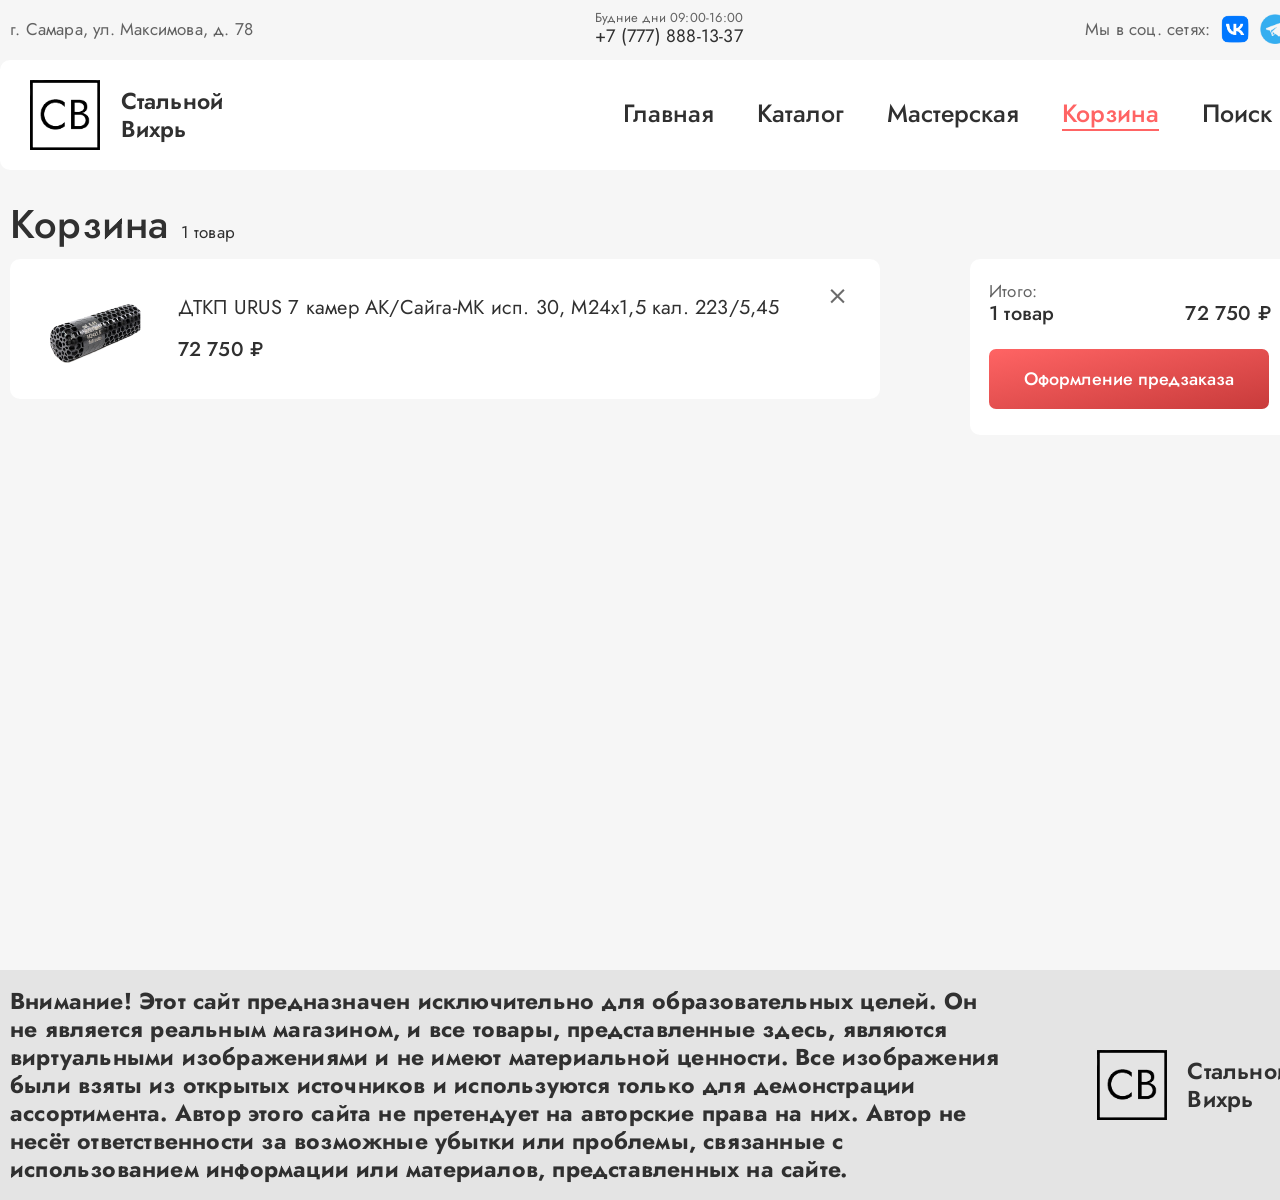
==== pages/basket.html @ d2d1bc72 "Add files via upload" ====
<!DOCTYPE html>
<html lang="ru">

<head>
    <meta charset="UTF-8">
    <meta name="viewport" content="width=device-width, initial-scale=1.0">
    <title>Стальной вихрь</title>
    <link rel="stylesheet" href="./../css/main.css">
</head>

<body>
    <header>
        <div class="container-main">
            <div class="header-top">
                <p class="header-top__adres">г. Самара, ул. Максимова, д. 78</p>
                <span class="header-top__contact-info">
                    <p class="header-top__contact-info__working-hours">Будние дни 09:00-16:00</p>
                    <p class="header-top__contact-info__telephone">+7 (777) 888-13-37</p>
                </span>
                <div class="header-top__our-social-networks">
                    <p class="header-top__our-social-networks__text">Мы в соц. сетях:</p>
                    <a href="#!"><img class="vk-logo" src="./../img/header/header_vk_logo.png" alt="ВК"></a>
                    <a href="#!"><img class="tg-logo" src="./../img/header/header_tg_logo.png" alt="ТГ"></a>
                </div>
            </div>
            <div class="header-bottom">
                <nav class="header-bottom__nav">
                    <div class="header-bottom__nav__block">
                        <div class="header-bottom__nav__block__logo">
                            <a href="./../index.html"><img src="./../img/header/logo.png"></a>
                            <a href="./../index.html">
                                <h2>Стальной<br>Вихрь</h2>
                            </a>
                        </div>
                        <ul class="header-bottom__nav__block__list">
                            <li><a class="inactive" href="./../index.html">Главная</a></li>
                            <li><a class="inactive" href="./catalog.html">Каталог</a></li>
                            <li><a class="inactive" href="./workshop.html">Мастерская</a></li>
                            <li><a class="active">Корзина</a></li>
                            <li><a class="inactive" href="#!">Поиск</a></li>
                        </ul>
                    </div>
                </nav>
            </div>
        </div>
    </header>
    <main>
        <div class="container-main">
            <div class="basket-content">
                <p class="basket-content_text">Корзина <span>1 товар</span></p>
                <div class="zalupen">
                    <div class="basket-content_main">
                        <div class="basket-content_main_card">
                            <div class="basket-content_main_card_items">
                                <div class="basket-content_main_card_items_product">
                                    <img src="./../img/catalog/dtkp-urus-7-kamer.png">
                                    <div class="basket-content_main_card_items_product_text">
                                        <p class="basket-content_main_card_items_product_text_name">ДТКП URUS 7 камер АК/Сайга-МК исп. 30, М24х1,5 кал. 223/5,45</p>
                                        <p class="basket-content_main_card_items_product_text_price">72 750 ₽</p>
                                    </div>
                                    <div class="basket-content_main_card_items_cross"></div>
                                </div>
                            </div>
                        </div>
                    </div>
                    <div class="basket-content_button">
                        <div class="basket-content_button_items">
                            <div class="basket-content_button_items_text">
                                <div class="basket-content_button_items_text_quantity">
                                    <p class="basket-content_button_items_text_quantity_result-text">Итого:</p>
                                    <p class="basket-content_button_items_text_quantity_number">1 товар</p>
                                </div>
                                <p class="basket-content_button_items_text_price">72 750 ₽</p>
                            </div>
                            <a href="#!" class="btn basket-content_button_items_button"><span class="btn_text basket-content_button_items_button_text">Оформление предзаказа</span></a>
                        </div>
                    </div>
                </div>
            </div>
        </div>
    </main>
    <footer>
        <div class="container-footer">
            <div class="container-main">
                <div class="footer-info">
                    <p class="footer-info__text">
                        Внимание! Этот сайт предназначен исключительно для образовательных целей. Он не является
                        реальным
                        магазином, и все товары, представленные здесь, являются виртуальными изображениями и не имеют
                        материальной ценности. Все изображения были взяты из открытых источников и используются только
                        для
                        демонстрации ассортимента. Автор этого сайта не претендует на авторские права на них. Автор не
                        несёт
                        ответственности за возможные убытки или проблемы, связанные с использованием информации или
                        материалов, представленных на сайте.
                    </p>
                    <div class="footer-info__logo">
                        <img src="./../img/header/logo.png" alt="СВ">
                        <h2>Стальной<br>Вихрь</h2>
                    </div>
                </div>
            </div>
        </div>
    </footer>
</body>

</html>
---- css/main.css ----
@import "./reset.css";
@import url('https://fonts.googleapis.com/css2?family=Jost:wght@100..900&display=swap');

body {
    font-family: "Jost", serif;
    background-color: #F6F6F6;
    color: #303030;
    font-weight: 500;
}

body h1, h2, h3, h4, h5, h6, p {
    line-height: 122%;
    letter-spacing: 0.2px;
}

body h2 {
    font-size: 23px;
    font-weight: 600;
}

body a {
    color: inherit;
}

.container-main {
    width: 1300px;
    padding: 0 10px 0;
    margin: 0 auto;
}

main {
    min-height: 800px;
}



/* HEADER */



header {
    position: relative;
    min-height: 160px;
    padding: 10px 0 0;
    margin: 0 auto;
}


/* HEADER top */


.header-top {
    display: flex;
    justify-content: space-between;
    align-items: center;
    text-align: center;
    color: rgba(48, 48, 48, 0.75);
    font-size: 17px;
    font-weight: 400;
    height: 38px;
    margin-bottom: 12px;
}

.header-top__adres {
    height: 21px;
}

.header-top__contact-info__working-hours {
    font-size: 13px;
}

.header-top__contact-info__telephone {
    color: #303030;
    font-size: 18px;
}

.header-top__our-social-networks {
    display: flex;
    justify-content: space-between;
    align-items: center;
    width: 205px;
    height: 30px;
}

.header-top__our-social-networks img {
    max-width: 30px;
    max-height: 30px;
}


/* HEADER bottom */


.header-bottom {
    display: flex;
    align-items: center;
    min-height: 110px;
    margin: 0 -10px;
}

/* Nav */

.header-bottom__nav__block {
    display: flex;
    justify-content: space-between;
    align-items: center;
    padding: 0 30px;
    width: 1300px;
    height: 110px;
    border-radius: 10px;
    background-color: #fff;
}

/* Logo */

.header-bottom__nav__block__logo {
    display: flex;
    justify-content: space-between;
    align-items: center;
    width: 193.25px;
    height: 70px;
}

.header-bottom__nav__block__logo img {
    width: 70px;
    height: 70px;
}

/* Menu */

.header-bottom__nav__block__list {
    display: flex;
    width: 647px;
    height: 29px;
    font-size: 25px;
    font-weight: 500;
    line-height: 100%;
    column-gap: 43px;
}

.header-bottom__nav__block__list a {
    position: relative;
    max-height: 29px;
}

.header-bottom__nav__block__list a.active {
    color: #FF6464;
    cursor: default;
}

.header-bottom__nav__block__list a.active::after,
.header-bottom__nav__block__list a.inactive:hover::after {
    content: "";
    position: absolute;
    left: 0;
    right: 0;
    bottom: 0;
    border-bottom: 2px solid #FF6464;
}



/* MAIN */



.description {
    display: flex;
    justify-content: space-between;
    padding: 30px 0 57px;
}

.description__content {
    width: 640px;
    height: 713px;
}

.description__content__store-description {
    font-size: 40px;
}

.description__content__store-description__title span {
    font-weight: 700;
}

.description__content__store-description__special-offer {
    width: 550px;
    height: 60px;
    font-size: 20px;
    line-height: 150%;
    margin: 27px 0 31px;
}

.description__content__store-description__special-offer span {
    font-weight: 400;
}

.btn {
    display: inline-block;
    padding: 24px 78px;
    background: linear-gradient(to left top, #C83B3B, #FF6464);
    width: 328px;
    height: 82px;
    border-radius: 7px;
    font-size: 23px;
    font-weight: 600;
    color: #fff;
}

.description__content__store-description__bullets {
    margin-top: 28px;
}

.bullet {
    display: flex;
    align-items: center;
    float: left;
    width: 265px;
    height: 60px;
    padding-left: 28px;
    background: url(./../img/main/bullet.svg) 0 center no-repeat;
}

.bullet p {
    font-size: 20px;
    font-weight: 400;
    line-height: 100%;
}

.bullet span {
    font-weight: 500;
}

.first-bullet,
.second-bullet {
    margin-bottom: 23px;
}

.first-bullet,
.third-bullet {
    margin-right: 29px;
}

/* Slider */

.description__slider {
    position: relative;
    overflow: hidden;
    width: 535px;
    height: 537px;
    margin-top: 28px;
}

.description__slider__slider-objects__main-objects {
    display: flex;
    width: 1100px;
    height: 500px;
}

.description__slider__slider-objects__main-objects__img {
    width: 50%;
    -webkit-transition: .9s;
    -o-transition: .9s;
    transition: .9s;
}

.description__slider__slider-objects__main-objects__img img {
    max-width: 490px;
    height: 500px;
    border-radius: 10px;
    margin-left: 23px;
}

.description__slider__slider-objects__main-objects input {
    position: absolute;
    visibility: hidden;
}

.description__slider__slider-objects__nav {
    position: absolute;
    width: 100%;
    display: flex;
    justify-content: space-between;
    margin: 227.5px 0;
}

.arrow-left {
    background: url(./../img/main/slider/arrow_left.svg) center no-repeat #fff;
}

.arrow-right {
    background: url(./../img/main/slider/arrow_right.svg) center no-repeat #fff;
}

.arrow-left, .arrow-right {
    width: 45px;
    height: 45px;
    border: 2px solid #000;
    border-radius: 50%;
    -webkit-transition: all .5s ease;
    -o-transition: all .5s ease;
    transition: all .5s ease;
}

.description__slider__slider-objects__nav__object:hover {
    background-color: #eeeeee;
}

#s1:checked ~ .s1 {
    margin-left: 0;
}

#s2:checked ~ .s1 {
    margin-left: -50%;
}

.description__slider__text {
    text-align: center;
    color: rgba(48, 48, 48, 0.75);
    padding-top: 16px;
}

/* Workshop page */

.workshop-description {
    display: flex;
    justify-content: space-between;
    padding: 30px 0 176px;
}

.workshop-description__content {
    width: 640px;
    height: 589px;
    font-size: 25px;
    font-weight: 400;
}

.workshop-description__right img {
    width: 556px;
    height: 373px;
    border-radius: 10px;
}

/* Catalog page */

.container-catalog {
    width: 1300px;
    padding: 16px 10px 0;
    margin: 0 auto;
    font-weight: 400;
    font-size: 15px;
}

.container-catalog_nav span {
    color: rgba(48, 48, 48, 0.75);
}

.znachki-tovarov {
    height: 768px;
    margin: 0 auto;
    padding: 16px 0 0;
    display: flex;
    justify-content: space-around;
    flex-wrap: wrap;
}

.znachki-tovarov a {
    width: 326px;
    height: 326px;
}

.znachok {
    width: 326px;
    height: 326px;
    background-color: #fff;
    border-radius: 15px;
    font-weight: 500;
    font-size: 20px;
    display: flex;
    flex-direction: column;
    justify-content: space-evenly;
    align-items: center;
}

.fotka-znacka {
    width: 200px;
    height: 200px;
}

.znachki-tovarov-tuning {
    height: 1144px;
    margin: 0 auto;
    padding: 16px 0 0;
    display: flex;
    justify-content: space-around;
    flex-wrap: wrap;
}

.znachki-tovarov-tuning a {
    width: 326px;
    height: 326px;
}

.dtk-catalog {
    height: 100%;
    padding: 20px 0 120px;
    overflow: hidden;
}

.dtk-description {
    font-size: 27px;
    font-weight: 600;
}

.dtk-catalog__objects {
    height: auto;
    padding: 33px 0 0;
    display: flex;
    justify-content: space-between;
}

.dtk-catalog__objects_nav {
    width: 220px;
    height: 100%;
    border-radius: 15px;
    background-color: #fff;
    font-size: 15px;
    font-weight: 500;
}

.dtk-catalog__objects_nav label{
    width: 140px;
    height: 50px;
    display: flex;
    align-items: center;
}

.fghjk{
    display: none;
}

.popfg {
    width: 18px;
    height: 18px;
    background-color: #FF6464;
}

.dtk-catalog__objects_nav article{
    overflow: hidden;
    height: 0px;
}
.dtk-catalog__objects_nav input:checked ~ article{
    height: 100%;
}

.dtk-catalog__objects_nav article p {
    height: 30px;
    display: flex;
    align-items: center;
    font-weight: 400;
}

.obezyanik {
    display: flex;
    align-items: center;
    justify-content: space-evenly;
}

.hueta {
    display: flex;
    align-items: center;
    background: url(./../img/catalog/Arrow.svg) 0 center no-repeat;
    width: 8px;
    height: 5px;
}

.dtk-catalog__objects_products {
    max-height: 5000px;
    display: flex;
    flex-direction: column;
    row-gap: 30px;
}

.product {
    width: 1030px;
    min-height: 160px;
    border-radius: 15px;
    background-color: #fff;
    display: flex;
    justify-content: center;
    align-items: center;
}

.product-content {
    width: 970px;
    height: 100px;
    display: flex;
    justify-content: space-between;
    align-items: center;
    font-size: 20px;
}

.product-content-description {
    display: flex;
    justify-content: space-between;
    align-items: center;
    width: 800px;
    height: 100px;
}

.product-content-description img {
    width: 100px;
    height: 100px;
}

.product-content-description-text {
    width: 650px;
    height: 100px;
    display: flex;
    flex-direction: column;
    row-gap: 5px;
}

.gavno {
    overflow: hidden;
}

.product-content-description-text p {
    height: 24px;
}

.product-content-description-text span {
    font-size: 15px;
    max-height: 76px;
    line-height: 105%;
    color: rgba(48, 48, 48, 0.75);
}

.product-content-price {
    width: 117px;
    height: 86px;
    display: flex;
    flex-direction: column;
    justify-content: space-between;
    align-items: flex-end;
    font-weight: 500;
}

.btn-catalog {
    width: 117px;
    height: 40px;
    display: flex;
    align-items: center;
    justify-content: center;
    border: 1px solid #303030;
    border-radius: 7px;
}

/* Basket */

.basket-content {
    padding-top: 30px;
}

.zalupen {
    display: flex;
    justify-content: space-between;
    padding-top: 10px;
}

.basket-content_text {
    height: 49px;
    font-size: 40px;
}

.basket-content_text span {
    font-size: 17px;
    font-weight: 400;
}

.basket-content_main_card {
    width: 870px;
    height: 140px;
    background-color: #fff;
    border-radius: 10px;
    display: flex;
    justify-content: center;
    align-items: center;
}

.basket-content_main_card_items {
    width: 800px;
    height: 100px;
    display: flex;
    justify-content: space-between;
    align-items: center;
}

.basket-content_main_card_items_product {
    width: 800px;
    display: flex;
    justify-content: space-between;
}

.basket-content_main_card_items_product img {
    width: 100px;
    height: 100px;
}

.basket-content_main_card_items_product_text {
    width: 620px;
    display: flex;
    flex-direction: column;
    justify-content: space-evenly;
    font-size: 20px;
}

.basket-content_main_card_items_product_text_name {
    height: 24.41px;
    font-weight: 400;
    overflow: hidden;
}

.basket-content_main_card_items_cross {
    margin-top: 10px;
    background: url(./../img/basket/cross.svg) no-repeat;
    width: 15px;
    height: 15px;
}

.basket-content_button {
    width: 320px;
    height: 176px;
    border-radius: 10px;
    background-color: #fff;
    display: flex;
    justify-content: center;
    align-items: center;
}

.basket-content_button_items {
    width: 282px;
    height: 124px;
    display: flex;
    flex-direction: column;
    justify-content: space-between;
}

.basket-content_button_items_text {
    width: 282px;
    height: 41px;
    display: flex;
    justify-content: space-between;
    align-items: flex-end;
    font-size: 20px;
}

.basket-content_button_items_text_quantity_result-text {
    font-size: 17px;
    font-weight: 400;
    color: rgba(48, 48, 48, 0.75);
}

.basket-content_button_items_button {
    width: 280px;
    height: 60px;
    font-size: 18px;
    font-weight: 500;
    padding: 0;
    display: flex;
    justify-content: center;
    align-items: center;
}



/* FOOTER */



footer {
    font-size: 23px;
    font-weight: 700;
}

.container-footer {
    min-width: 1300px;
    background-color: rgba(211, 211, 211, 0.5);
}

.footer-info {
    display: flex;
    justify-content: space-between;
    align-items: center;
    height: 230px;
}

.footer-info__text {
    width: 1000px;
    height: 196px;
}

.footer-info__logo {
    display: flex;
    justify-content: space-between;
    align-items: center;
    width: 193.25px;
    height: 70px;
}

.footer-info__logo img {
    height: 70px;
    width: 70px;
}
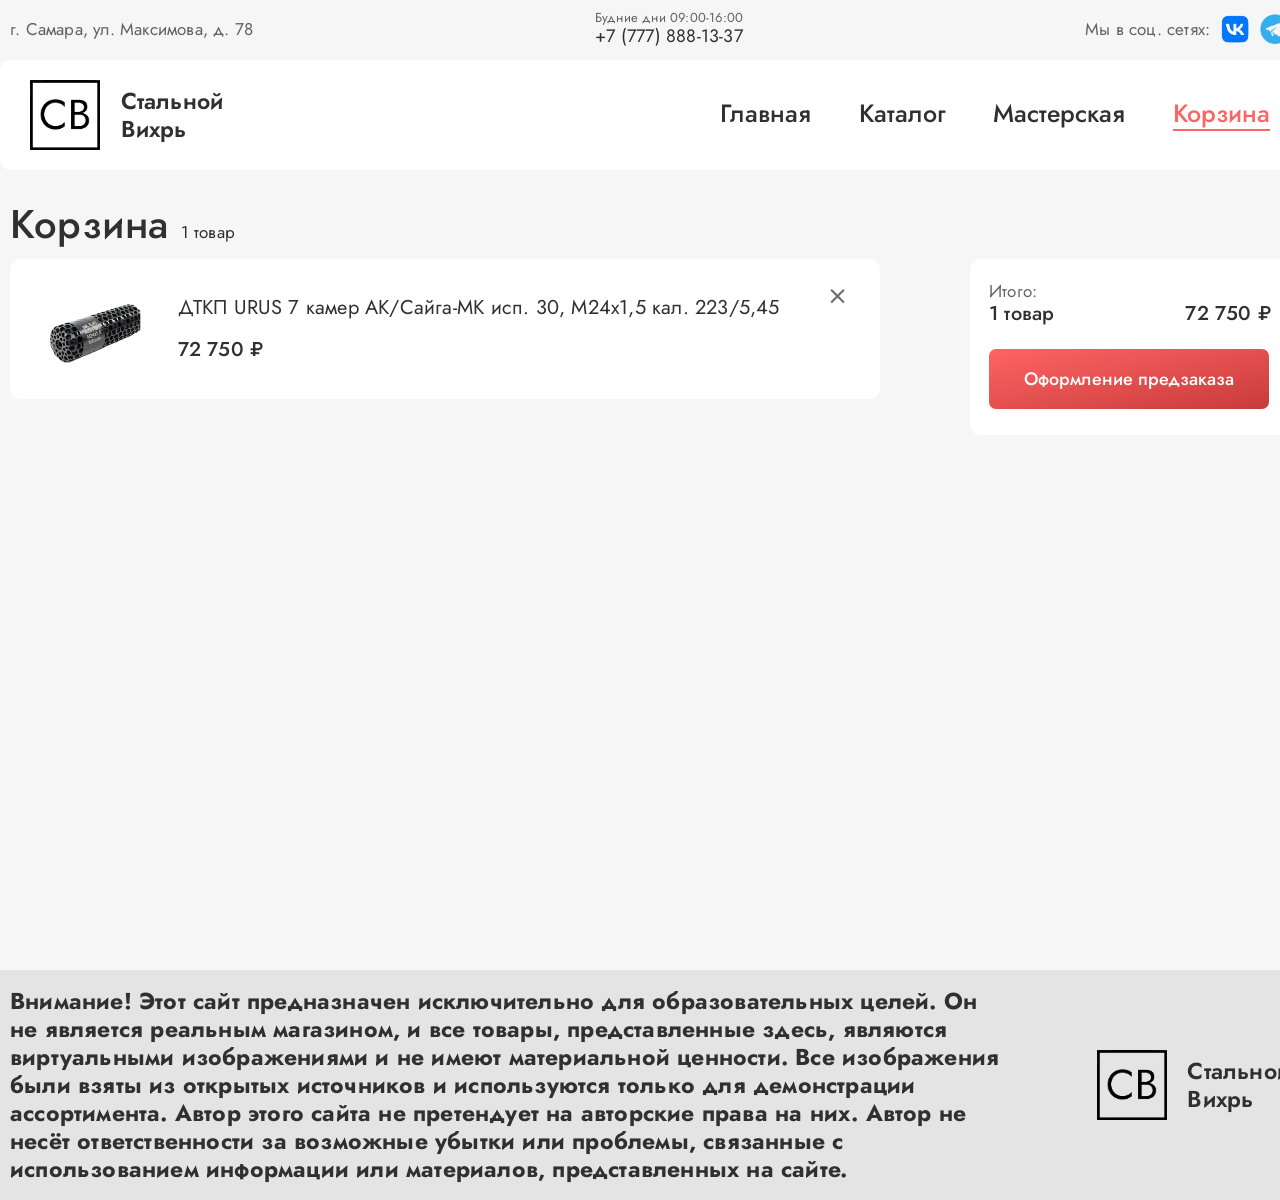
==== commit ebcd87a9: "Add files via upload" ====
--- a/pages/basket.html
+++ b/pages/basket.html
@@ -37,7 +37,7 @@
                             <li><a class="inactive" href="./catalog.html">Каталог</a></li>
                             <li><a class="inactive" href="./workshop.html">Мастерская</a></li>
                             <li><a class="active">Корзина</a></li>
-                            <li><a class="inactive" href="#!">Поиск</a></li>
+                            <!-- <li><a class="inactive" href="#!">Поиск</a></li> -->
                         </ul>
                     </div>
                 </nav>
@@ -48,14 +48,15 @@
         <div class="container-main">
             <div class="basket-content">
                 <p class="basket-content_text">Корзина <span>1 товар</span></p>
-                <div class="zalupen">
+                <div class="chtoto">
                     <div class="basket-content_main">
                         <div class="basket-content_main_card">
                             <div class="basket-content_main_card_items">
                                 <div class="basket-content_main_card_items_product">
                                     <img src="./../img/catalog/dtkp-urus-7-kamer.png">
                                     <div class="basket-content_main_card_items_product_text">
-                                        <p class="basket-content_main_card_items_product_text_name">ДТКП URUS 7 камер АК/Сайга-МК исп. 30, М24х1,5 кал. 223/5,45</p>
+                                        <p class="basket-content_main_card_items_product_text_name">ДТКП URUS 7 камер
+                                            АК/Сайга-МК исп. 30, М24х1,5 кал. 223/5,45</p>
                                         <p class="basket-content_main_card_items_product_text_price">72 750 ₽</p>
                                     </div>
                                     <div class="basket-content_main_card_items_cross"></div>
@@ -72,7 +73,11 @@
                                 </div>
                                 <p class="basket-content_button_items_text_price">72 750 ₽</p>
                             </div>
-                            <a href="#!" class="btn basket-content_button_items_button"><span class="btn_text basket-content_button_items_button_text">Оформление предзаказа</span></a>
+                            <a class="btn basket-content_button_items_button" href="./basket2.html">
+                                <span class="btn_text basket-content_button_items_button_text">
+                                    Оформление предзаказа
+                                </span>
+                            </a>
                         </div>
                     </div>
                 </div>
@@ -102,6 +107,67 @@
             </div>
         </div>
     </footer>
+    <div class="popup" id="page1">
+        <div class="popup__body">
+            <div class="popup__body_content">
+                <div class="popup__body_content_wrapper">
+                    <div class="popup__body_content_text">
+                        <span class="popup__body_content_text_warning">Важно</span>
+                        <p class="popup__body_content_text_main">
+                            Наш интернет-магазин работает по системе предзаказов.<br>
+                            Как это работает:<br>
+                            · На сайте вы можете выбрать и оформить предзаказ на любой товар из каталога.<br>
+                            · Выберите удобное время получения заказа в течение следующих трёх рабочих дней.<br>
+                            · После оформления заказа вы получите уникальный код.<br>
+                            · В назначенное время приходите в магазин и покажите код на кассе.<br>
+                            · После осмотра товара, оплачивайте понравившийся товар на кассе.<br>
+                            Благодарим за понимание!
+                        </p>
+                    </div>
+                </div>
+                <button class="popup__body_content_button">Хорошо</button>
+            </div>
+            <!-- <div class="popup__body_close"></div> -->
+        </div>
+    </div>
+    <div class="popup" id="page2">
+        <div class="popup__body">
+            <div class="popup__body_content">
+                <div class="popup__body_content_wrapper">
+                    <div class="popup__body_content_text">
+                        <span class="popup__body_content_text_warning">Важно</span>
+                        <p class="popup__body_content_text_main">
+                            
+                        </p>
+                    </div>
+                </div>
+                <button class="popup__body_content_button">Хорошо</button>
+            </div>
+            <!-- <div class="popup__body_close"></div> -->
+        </div>
+    </div>
+    <div class="popup" id="page3">
+        <div class="popup__body">
+            <div class="popup__body_content">
+                <div class="popup__body_content_wrapper">
+                    <div class="popup__body_content_text">
+                        <span class="popup__body_content_text_warning">Важно</span>
+                        <p class="popup__body_content_text_main">
+                            Наш интернет-магазин работает по системе предзаказов.<br>
+                            Как это работает:<br>
+                            · На сайте вы можете выбрать и оформить предзаказ на любой товар из каталога.<br>
+                            · Выберите удобное время получения заказа в течение следующих трёх рабочих дней.<br>
+                            · После оформления заказа вы получите уникальный код.<br>
+                            · В назна
+                        </p>
+                    </div>
+                </div>
+                <button class="popup__body_content_button">Хорошо</button>
+            </div>
+            <!-- <div class="popup__body_close"></div> -->
+        </div>
+    </div>
+    <script src="./../js/main.js"></script>
 </body>
 
 </html>
--- a/css/main.css
+++ b/css/main.css
@@ -130,12 +130,12 @@
 
 .header-bottom__nav__block__list {
     display: flex;
-    width: 647px;
+    justify-content: space-between;
+    width: 550px;
     height: 29px;
     font-size: 25px;
     font-weight: 500;
     line-height: 100%;
-    column-gap: 43px;
 }
 
 .header-bottom__nav__block__list a {
@@ -156,6 +156,10 @@
     right: 0;
     bottom: 0;
     border-bottom: 2px solid #FF6464;
+}
+
+.nav_search {
+    cursor: pointer;
 }
 
 
@@ -435,14 +439,8 @@
     align-items: center;
 }
 
-.fghjk{
+.fghjk {
     display: none;
-}
-
-.popfg {
-    width: 18px;
-    height: 18px;
-    background-color: #FF6464;
 }
 
 .dtk-catalog__objects_nav article{
@@ -466,7 +464,7 @@
     justify-content: space-evenly;
 }
 
-.hueta {
+.parametr {
     display: flex;
     align-items: center;
     background: url(./../img/catalog/Arrow.svg) 0 center no-repeat;
@@ -521,7 +519,7 @@
     row-gap: 5px;
 }
 
-.gavno {
+.product-content-description-text p {
     overflow: hidden;
 }
 
@@ -562,7 +560,7 @@
     padding-top: 30px;
 }
 
-.zalupen {
+.chtoto {
     display: flex;
     justify-content: space-between;
     padding-top: 10px;
@@ -670,6 +668,11 @@
     display: flex;
     justify-content: center;
     align-items: center;
+    cursor: pointer;
+}
+
+.basket-content_main_warning {
+    padding-top: 10px;
 }
 
 
@@ -712,3 +715,79 @@
     height: 70px;
     width: 70px;
 }
+
+
+/* Popups */
+.popup {
+    display: none;
+    width: 100%;
+    height: 100%;
+    position: fixed;
+    left: 0;
+    top: 0;
+    z-index: 2;
+    background-color: rgba(0, 0, 0, 0.5);
+    justify-content: center;
+    align-items: center;
+}
+
+.popup__body {
+    width: 800px;
+    height: 600px;
+    background-color: #F6F6F6;
+    border-radius: 15px;
+}
+
+.popup__body_content {
+    width: 100%;
+    height: 100%;
+    display: flex;
+    flex-direction: column;
+    justify-content: space-evenly;
+    align-items: center;
+}
+
+.popup__body_content_wrapper {
+    width: 720px;
+    height: 430px;
+    background-color: #fff;
+    border-radius: 10px;
+    display: flex;
+    justify-content: center;
+    padding-top: 30px;
+}
+
+.popup__body_content_text {
+    width: 650px;
+    height: 330px;
+}
+
+.popup__body_content_text_warning {
+    font-size: 25px;
+    font-weight: 700;
+    line-height: 150%;
+}
+
+.popup__body_content_text_main {
+    font-size: 17px;
+    line-height: 150%;
+}
+
+.popup__body_content_button {
+    width: 285px;
+    height: 60px;
+    background-color: #fff;
+    border-radius: 10px;
+    display: flex;
+    justify-content: center;
+    align-items: center;
+    font-size: 17px;
+    font-weight: 700;
+}
+
+.popup__body_close {
+    position: absolute;
+    background: url(./../img/basket/cross.svg) no-repeat;
+    width: 15px;
+    height: 15px;
+}
